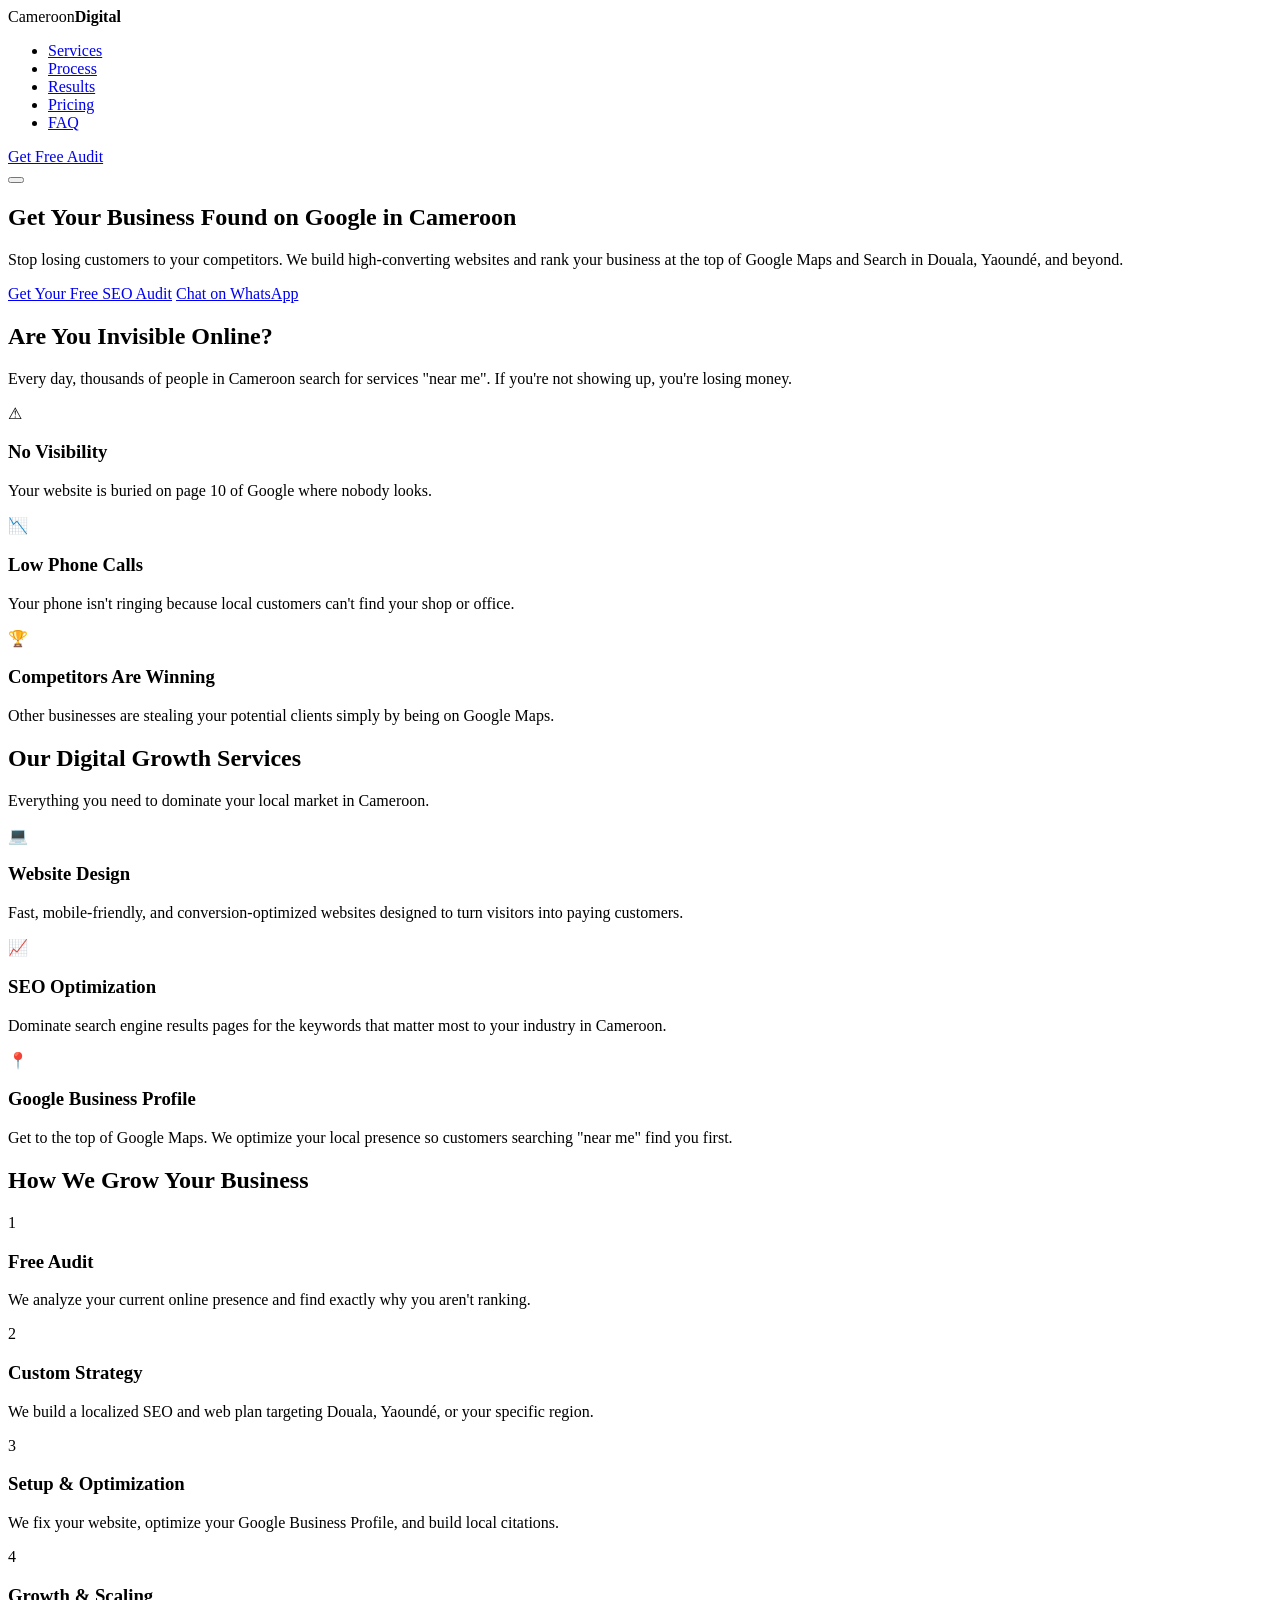
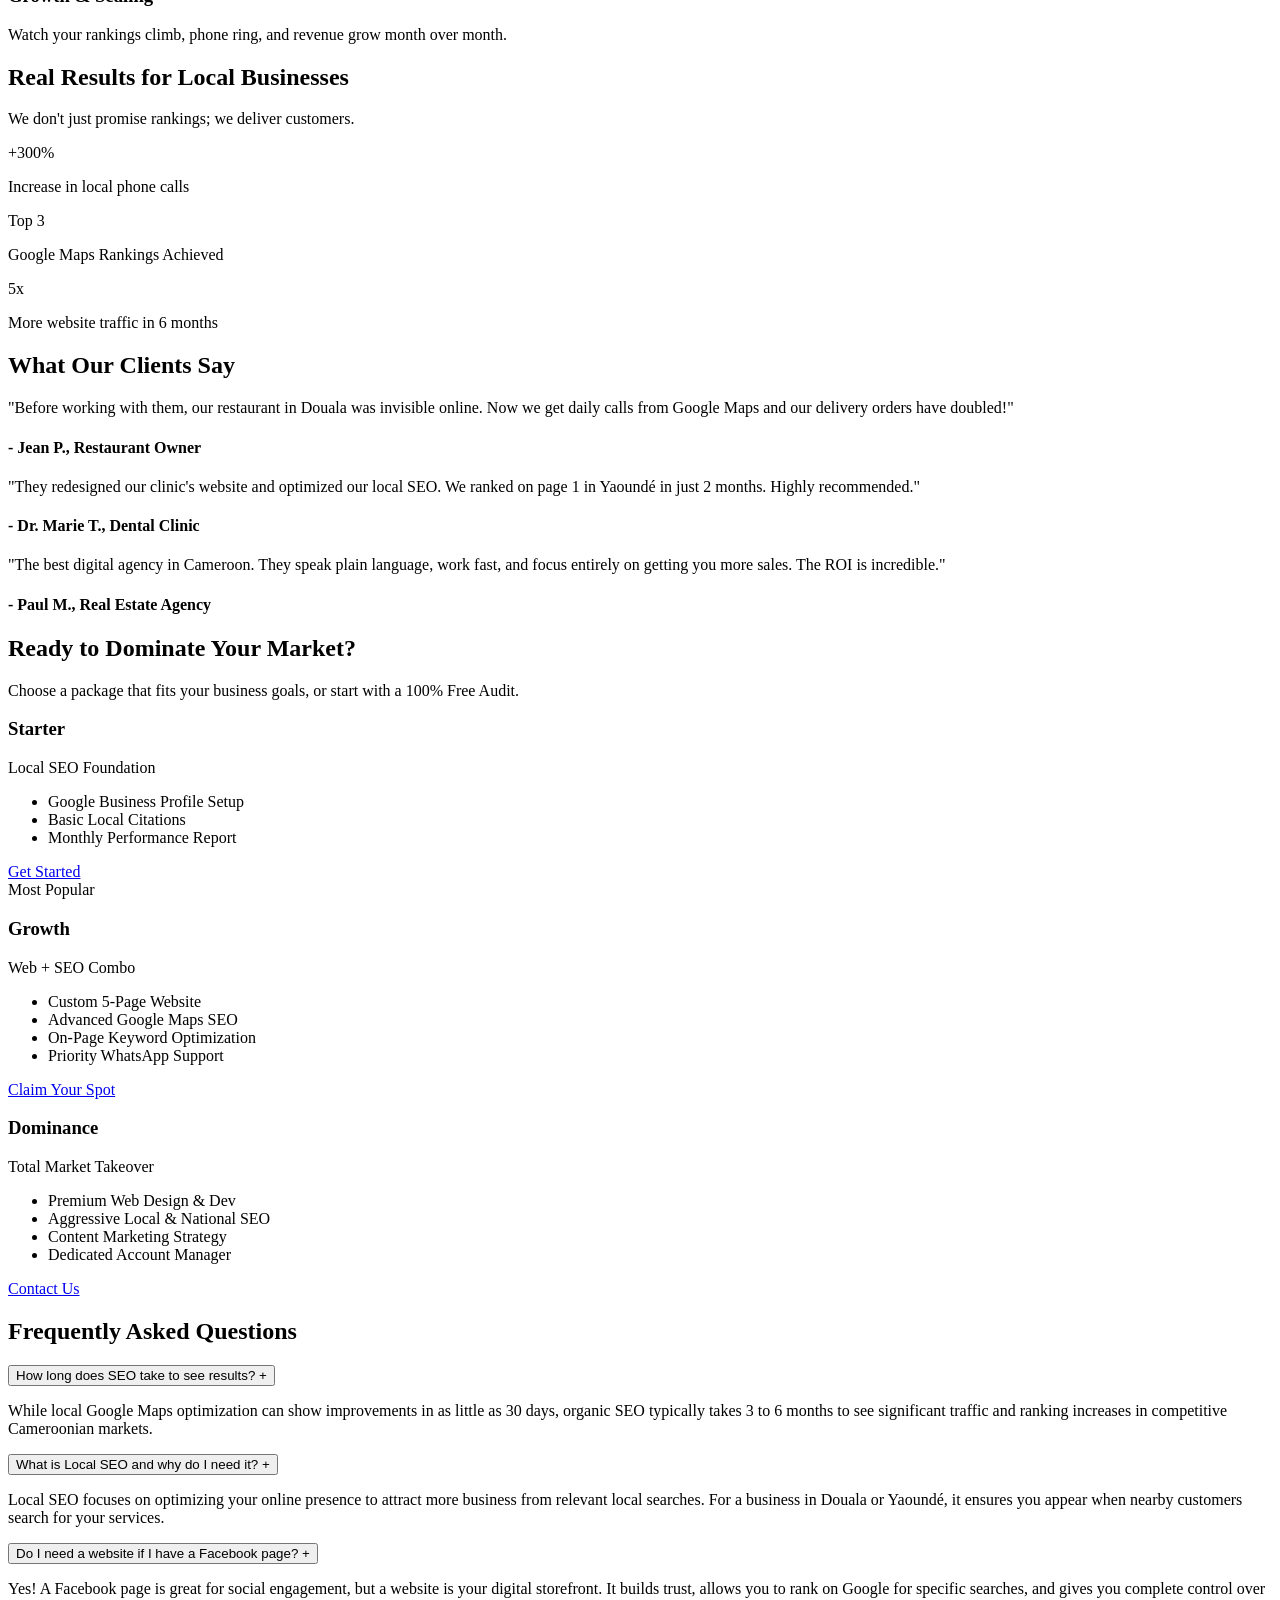
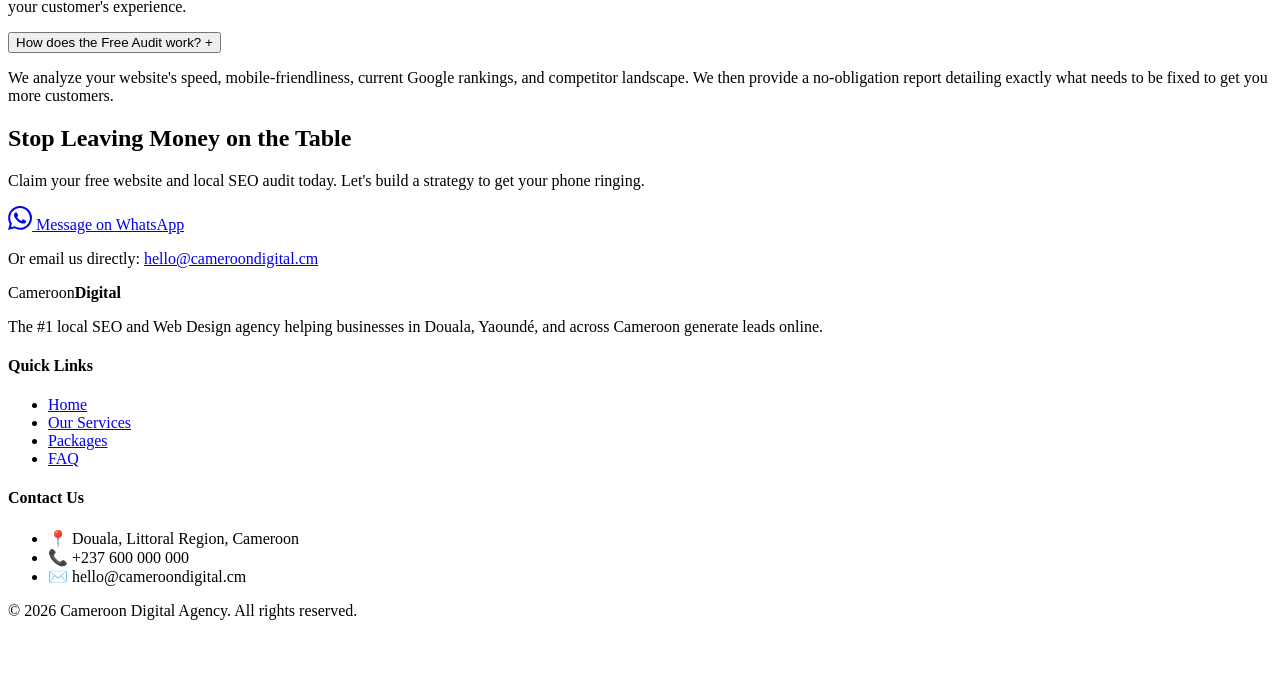
==== index.html @ 3a03232c "Rename growthlab.html to index.html" ====
<!DOCTYPE html>
<html lang="en">
<head>
    <meta charset="UTF-8">
    <meta name="viewport" content="width=device-width, initial-scale=1.0">
    <title>Top Digital Agency Cameroon | SEO, Web Design & Local SEO</title>
    <meta name="description" content="Get your business found on Google in Cameroon. We specialize in SEO, Website Design, and Google Business Profile optimization in Douala and Yaoundé.">
    <link rel="stylesheet" href="styles.css">
    <link href="https://fonts.googleapis.com/css2?family=Inter:wght@300;400;600;700;800&display=swap" rel="stylesheet">
</head>
<body>

    <header class="header" id="header">
        <div class="container header-container">
            <div class="logo">Cameroon<strong>Digital</strong></div>
            <nav class="nav" id="nav">
                <ul class="nav-list">
                    <li><a href="#services">Services</a></li>
                    <li><a href="#process">Process</a></li>
                    <li><a href="#results">Results</a></li>
                    <li><a href="#pricing">Pricing</a></li>
                    <li><a href="#faq">FAQ</a></li>
                </ul>
            </nav>
            <div class="header-cta">
                <a href="#contact" class="btn btn-primary">Get Free Audit</a>
            </div>
            <button class="menu-toggle" id="menu-toggle" aria-label="Toggle menu">
                <span></span>
                <span></span>
                <span></span>
            </button>
        </div>
    </header>

    <section class="hero" id="home">
        <div class="container hero-container">
            <div class="hero-content">
                <h1>Get Your Business Found on Google in Cameroon</h1>
                <p>Stop losing customers to your competitors. We build high-converting websites and rank your business at the top of Google Maps and Search in Douala, Yaoundé, and beyond.</p>
                <div class="hero-buttons">
                    <a href="#contact" class="btn btn-primary btn-large">Get Your Free SEO Audit</a>
                    <a href="https://wa.me/237600000000" class="btn btn-outline btn-large" target="_blank" rel="noopener">Chat on WhatsApp</a>
                </div>
            </div>
        </div>
    </section>

    <section class="problem bg-light" id="problem">
        <div class="container text-center">
            <h2>Are You Invisible Online?</h2>
            <p class="section-subtitle">Every day, thousands of people in Cameroon search for services "near me". If you're not showing up, you're losing money.</p>
            <div class="grid problem-grid">
                <div class="card pain-card">
                    <div class="icon-danger">⚠</div>
                    <h3>No Visibility</h3>
                    <p>Your website is buried on page 10 of Google where nobody looks.</p>
                </div>
                <div class="card pain-card">
                    <div class="icon-danger">📉</div>
                    <h3>Low Phone Calls</h3>
                    <p>Your phone isn't ringing because local customers can't find your shop or office.</p>
                </div>
                <div class="card pain-card">
                    <div class="icon-danger">🏆</div>
                    <h3>Competitors Are Winning</h3>
                    <p>Other businesses are stealing your potential clients simply by being on Google Maps.</p>
                </div>
            </div>
        </div>
    </section>

    <section class="services" id="services">
        <div class="container text-center">
            <h2>Our Digital Growth Services</h2>
            <p class="section-subtitle">Everything you need to dominate your local market in Cameroon.</p>
            <div class="grid services-grid">
                <div class="card service-card">
                    <div class="service-icon">💻</div>
                    <h3>Website Design</h3>
                    <p>Fast, mobile-friendly, and conversion-optimized websites designed to turn visitors into paying customers.</p>
                </div>
                <div class="card service-card">
                    <div class="service-icon">📈</div>
                    <h3>SEO Optimization</h3>
                    <p>Dominate search engine results pages for the keywords that matter most to your industry in Cameroon.</p>
                </div>
                <div class="card service-card">
                    <div class="service-icon">📍</div>
                    <h3>Google Business Profile</h3>
                    <p>Get to the top of Google Maps. We optimize your local presence so customers searching "near me" find you first.</p>
                </div>
            </div>
        </div>
    </section>

    <section class="process bg-dark" id="process">
        <div class="container text-center">
            <h2 class="text-white">How We Grow Your Business</h2>
            <div class="grid process-grid">
                <div class="process-step">
                    <div class="step-number">1</div>
                    <h3 class="text-white">Free Audit</h3>
                    <p class="text-light">We analyze your current online presence and find exactly why you aren't ranking.</p>
                </div>
                <div class="process-step">
                    <div class="step-number">2</div>
                    <h3 class="text-white">Custom Strategy</h3>
                    <p class="text-light">We build a localized SEO and web plan targeting Douala, Yaoundé, or your specific region.</p>
                </div>
                <div class="process-step">
                    <div class="step-number">3</div>
                    <h3 class="text-white">Setup & Optimization</h3>
                    <p class="text-light">We fix your website, optimize your Google Business Profile, and build local citations.</p>
                </div>
                <div class="process-step">
                    <div class="step-number">4</div>
                    <h3 class="text-white">Growth & Scaling</h3>
                    <p class="text-light">Watch your rankings climb, phone ring, and revenue grow month over month.</p>
                </div>
            </div>
        </div>
    </section>

    <section class="results" id="results">
        <div class="container text-center">
            <h2>Real Results for Local Businesses</h2>
            <p class="section-subtitle">We don't just promise rankings; we deliver customers.</p>
            <div class="grid results-grid">
                <div class="stat-box">
                    <div class="stat-number">+300%</div>
                    <p>Increase in local phone calls</p>
                </div>
                <div class="stat-box">
                    <div class="stat-number">Top 3</div>
                    <p>Google Maps Rankings Achieved</p>
                </div>
                <div class="stat-box">
                    <div class="stat-number">5x</div>
                    <p>More website traffic in 6 months</p>
                </div>
            </div>
        </div>
    </section>

    <section class="testimonials bg-light" id="testimonials">
        <div class="container text-center">
            <h2>What Our Clients Say</h2>
            <div class="grid testimonial-grid">
                <div class="card testimonial-card">
                    <p class="quote">"Before working with them, our restaurant in Douala was invisible online. Now we get daily calls from Google Maps and our delivery orders have doubled!"</p>
                    <h4>- Jean P., Restaurant Owner</h4>
                </div>
                <div class="card testimonial-card">
                    <p class="quote">"They redesigned our clinic's website and optimized our local SEO. We ranked on page 1 in Yaoundé in just 2 months. Highly recommended."</p>
                    <h4>- Dr. Marie T., Dental Clinic</h4>
                </div>
                <div class="card testimonial-card">
                    <p class="quote">"The best digital agency in Cameroon. They speak plain language, work fast, and focus entirely on getting you more sales. The ROI is incredible."</p>
                    <h4>- Paul M., Real Estate Agency</h4>
                </div>
            </div>
        </div>
    </section>

    <section class="pricing" id="pricing">
        <div class="container text-center">
            <h2>Ready to Dominate Your Market?</h2>
            <p class="section-subtitle">Choose a package that fits your business goals, or start with a 100% Free Audit.</p>
            <div class="grid pricing-grid">
                <div class="card pricing-card">
                    <h3>Starter</h3>
                    <p class="price">Local SEO Foundation</p>
                    <ul class="features">
                        <li>Google Business Profile Setup</li>
                        <li>Basic Local Citations</li>
                        <li>Monthly Performance Report</li>
                    </ul>
                    <a href="#contact" class="btn btn-outline">Get Started</a>
                </div>
                <div class="card pricing-card featured">
                    <div class="badge">Most Popular</div>
                    <h3>Growth</h3>
                    <p class="price">Web + SEO Combo</p>
                    <ul class="features">
                        <li>Custom 5-Page Website</li>
                        <li>Advanced Google Maps SEO</li>
                        <li>On-Page Keyword Optimization</li>
                        <li>Priority WhatsApp Support</li>
                    </ul>
                    <a href="#contact" class="btn btn-primary">Claim Your Spot</a>
                </div>
                <div class="card pricing-card">
                    <h3>Dominance</h3>
                    <p class="price">Total Market Takeover</p>
                    <ul class="features">
                        <li>Premium Web Design & Dev</li>
                        <li>Aggressive Local & National SEO</li>
                        <li>Content Marketing Strategy</li>
                        <li>Dedicated Account Manager</li>
                    </ul>
                    <a href="#contact" class="btn btn-outline">Contact Us</a>
                </div>
            </div>
        </div>
    </section>

    <section class="faq bg-light" id="faq">
        <div class="container">
            <h2 class="text-center">Frequently Asked Questions</h2>
            <div class="faq-container">
                <div class="faq-item">
                    <button class="faq-question">How long does SEO take to see results? <span class="icon">+</span></button>
                    <div class="faq-answer">
                        <p>While local Google Maps optimization can show improvements in as little as 30 days, organic SEO typically takes 3 to 6 months to see significant traffic and ranking increases in competitive Cameroonian markets.</p>
                    </div>
                </div>
                <div class="faq-item">
                    <button class="faq-question">What is Local SEO and why do I need it? <span class="icon">+</span></button>
                    <div class="faq-answer">
                        <p>Local SEO focuses on optimizing your online presence to attract more business from relevant local searches. For a business in Douala or Yaoundé, it ensures you appear when nearby customers search for your services.</p>
                    </div>
                </div>
                <div class="faq-item">
                    <button class="faq-question">Do I need a website if I have a Facebook page? <span class="icon">+</span></button>
                    <div class="faq-answer">
                        <p>Yes! A Facebook page is great for social engagement, but a website is your digital storefront. It builds trust, allows you to rank on Google for specific searches, and gives you complete control over your customer's experience.</p>
                    </div>
                </div>
                <div class="faq-item">
                    <button class="faq-question">How does the Free Audit work? <span class="icon">+</span></button>
                    <div class="faq-answer">
                        <p>We analyze your website's speed, mobile-friendliness, current Google rankings, and competitor landscape. We then provide a no-obligation report detailing exactly what needs to be fixed to get you more customers.</p>
                    </div>
                </div>
            </div>
        </div>
    </section>

    <section class="final-cta text-center" id="contact">
        <div class="container">
            <h2>Stop Leaving Money on the Table</h2>
            <p>Claim your free website and local SEO audit today. Let's build a strategy to get your phone ringing.</p>
            <div class="cta-buttons">
                <a href="https://wa.me/237600000000" class="btn btn-whatsapp btn-large" target="_blank" rel="noopener">
                    <svg viewBox="0 0 24 24" width="24" height="24" fill="currentColor"><path d="M17.472 14.382c-.297-.149-1.758-.867-2.03-.967-.273-.099-.471-.148-.67.15-.197.297-.767.966-.94 1.164-.173.199-.347.223-.644.075-.297-.15-1.255-.463-2.39-1.475-.883-.788-1.48-1.761-1.653-2.059-.173-.297-.018-.458.13-.606.134-.133.298-.347.446-.52.149-.174.198-.298.298-.497.099-.198.05-.371-.025-.52-.075-.149-.669-1.612-.916-2.207-.242-.579-.487-.5-.669-.51a12.8 12.8 0 0 0-.57-.01c-.198 0-.52.074-.792.372-.272.297-1.04 1.016-1.04 2.479 0 1.462 1.065 2.875 1.213 3.074.149.198 2.096 3.2 5.077 4.487.709.306 1.262.489 1.694.625.712.227 1.36.195 1.871.118.571-.085 1.758-.719 2.006-1.413.248-.694.248-1.289.173-1.413-.074-.124-.272-.198-.57-.347m-5.421 7.403h-.004a9.87 9.87 0 0 1-5.031-1.378l-.361-.214-3.741.982.998-3.648-.235-.374a9.86 9.86 0 0 1-1.51-5.26c.001-5.45 4.436-9.884 9.888-9.884 2.64 0 5.122 1.03 6.988 2.898a9.825 9.825 0 0 1 2.893 6.994c-.003 5.45-4.437 9.884-9.885 9.884m8.413-18.297A11.815 11.815 0 0 0 12.05 0C5.495 0 .16 5.335.157 11.892c0 2.096.547 4.142 1.588 5.945L.057 24l6.305-1.654a11.882 11.882 0 0 0 5.683 1.448h.005c6.554 0 11.89-5.335 11.893-11.893a11.821 11.821 0 0 0-3.48-8.413Z"/></svg>
                    Message on WhatsApp
                </a>
            </div>
            <p class="contact-email mt-4">Or email us directly: <a href="mailto:hello@cameroondigital.cm">hello@cameroondigital.cm</a></p>
        </div>
    </section>

    <footer class="footer">
        <div class="container footer-grid">
            <div class="footer-col">
                <div class="logo">Cameroon<strong>Digital</strong></div>
                <p>The #1 local SEO and Web Design agency helping businesses in Douala, Yaoundé, and across Cameroon generate leads online.</p>
            </div>
            <div class="footer-col">
                <h4>Quick Links</h4>
                <ul>
                    <li><a href="#home">Home</a></li>
                    <li><a href="#services">Our Services</a></li>
                    <li><a href="#pricing">Packages</a></li>
                    <li><a href="#faq">FAQ</a></li>
                </ul>
            </div>
            <div class="footer-col">
                <h4>Contact Us</h4>
                <ul>
                    <li>📍 Douala, Littoral Region, Cameroon</li>
                    <li>📞 +237 600 000 000</li>
                    <li>✉️ hello@cameroondigital.cm</li>
                </ul>
            </div>
        </div>
        <div class="footer-bottom text-center">
            <p>&copy; 2026 Cameroon Digital Agency. All rights reserved.</p>
        </div>
    </footer>

    <a href="https://wa.me/237600000000" class="floating-whatsapp" target="_blank" rel="noopener" aria-label="Chat with us on WhatsApp">
        <svg viewBox="0 0 24 24" width="35" height="35" fill="white"><path d="M17.472 14.382c-.297-.149-1.758-.867-2.03-.967-.273-.099-.471-.148-.67.15-.197.297-.767.966-.94 1.164-.173.199-.347.223-.644.075-.297-.15-1.255-.463-2.39-1.475-.883-.788-1.48-1.761-1.653-2.059-.173-.297-.018-.458.13-.606.134-.133.298-.347.446-.52.149-.174.198-.298.298-.497.099-.198.05-.371-.025-.52-.075-.149-.669-1.612-.916-2.207-.242-.579-.487-.5-.669-.51a12.8 12.8 0 0 0-.57-.01c-.198 0-.52.074-.792.372-.272.297-1.04 1.016-1.04 2.479 0 1.462 1.065 2.875 1.213 3.074.149.198 2.096 3.2 5.077 4.487.709.306 1.262.489 1.694.625.712.227 1.36.195 1.871.118.571-.085 1.758-.719 2.006-1.413.248-.694.248-1.289.173-1.413-.074-.124-.272-.198-.57-.347m-5.421 7.403h-.004a9.87 9.87 0 0 1-5.031-1.378l-.361-.214-3.741.982.998-3.648-.235-.374a9.86 9.86 0 0 1-1.51-5.26c.001-5.45 4.436-9.884 9.888-9.884 2.64 0 5.122 1.03 6.988 2.898a9.825 9.825 0 0 1 2.893 6.994c-.003 5.45-4.437 9.884-9.885 9.884m8.413-18.297A11.815 11.815 0 0 0 12.05 0C5.495 0 .16 5.335.157 11.892c0 2.096.547 4.142 1.588 5.945L.057 24l6.305-1.654a11.882 11.882 0 0 0 5.683 1.448h.005c6.554 0 11.89-5.335 11.893-11.893a11.821 11.821 0 0 0-3.48-8.413Z"/></svg>
    </a>

    <script src="script.js"></script>
</body>
</html>
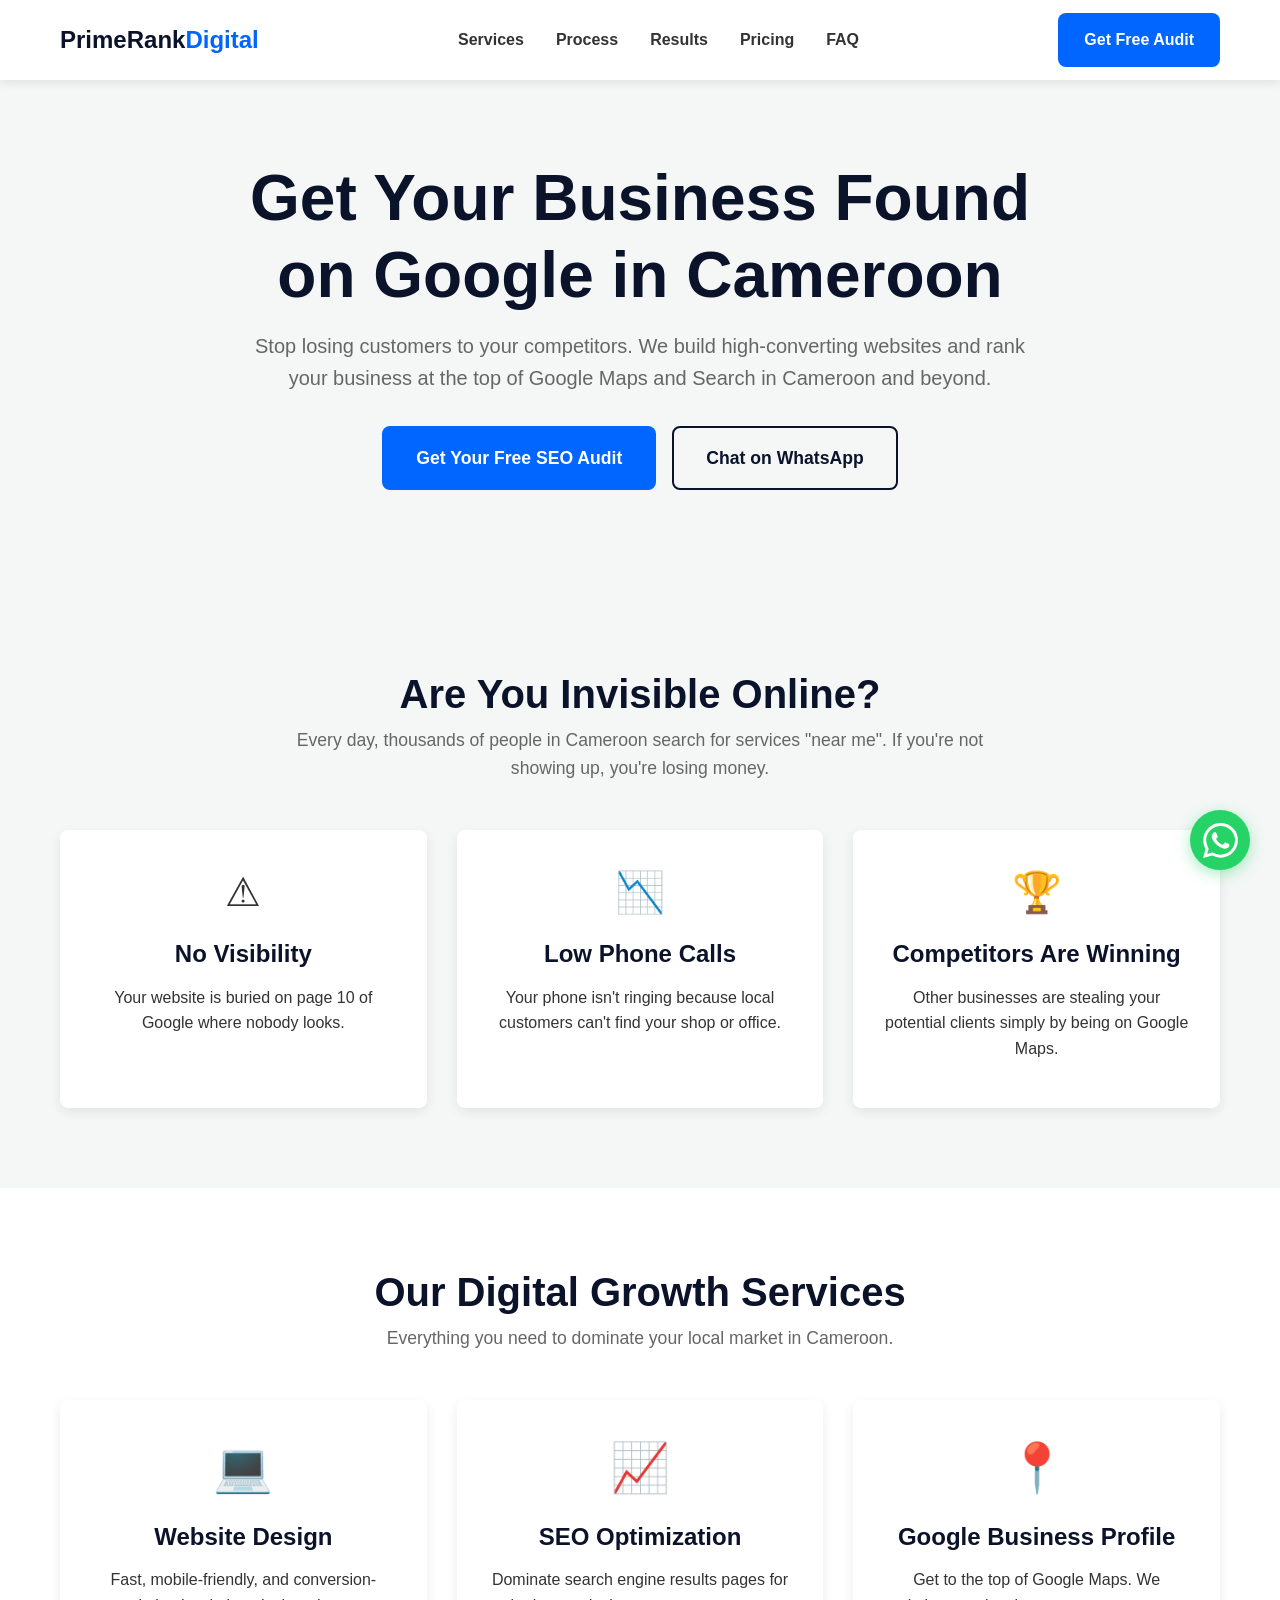
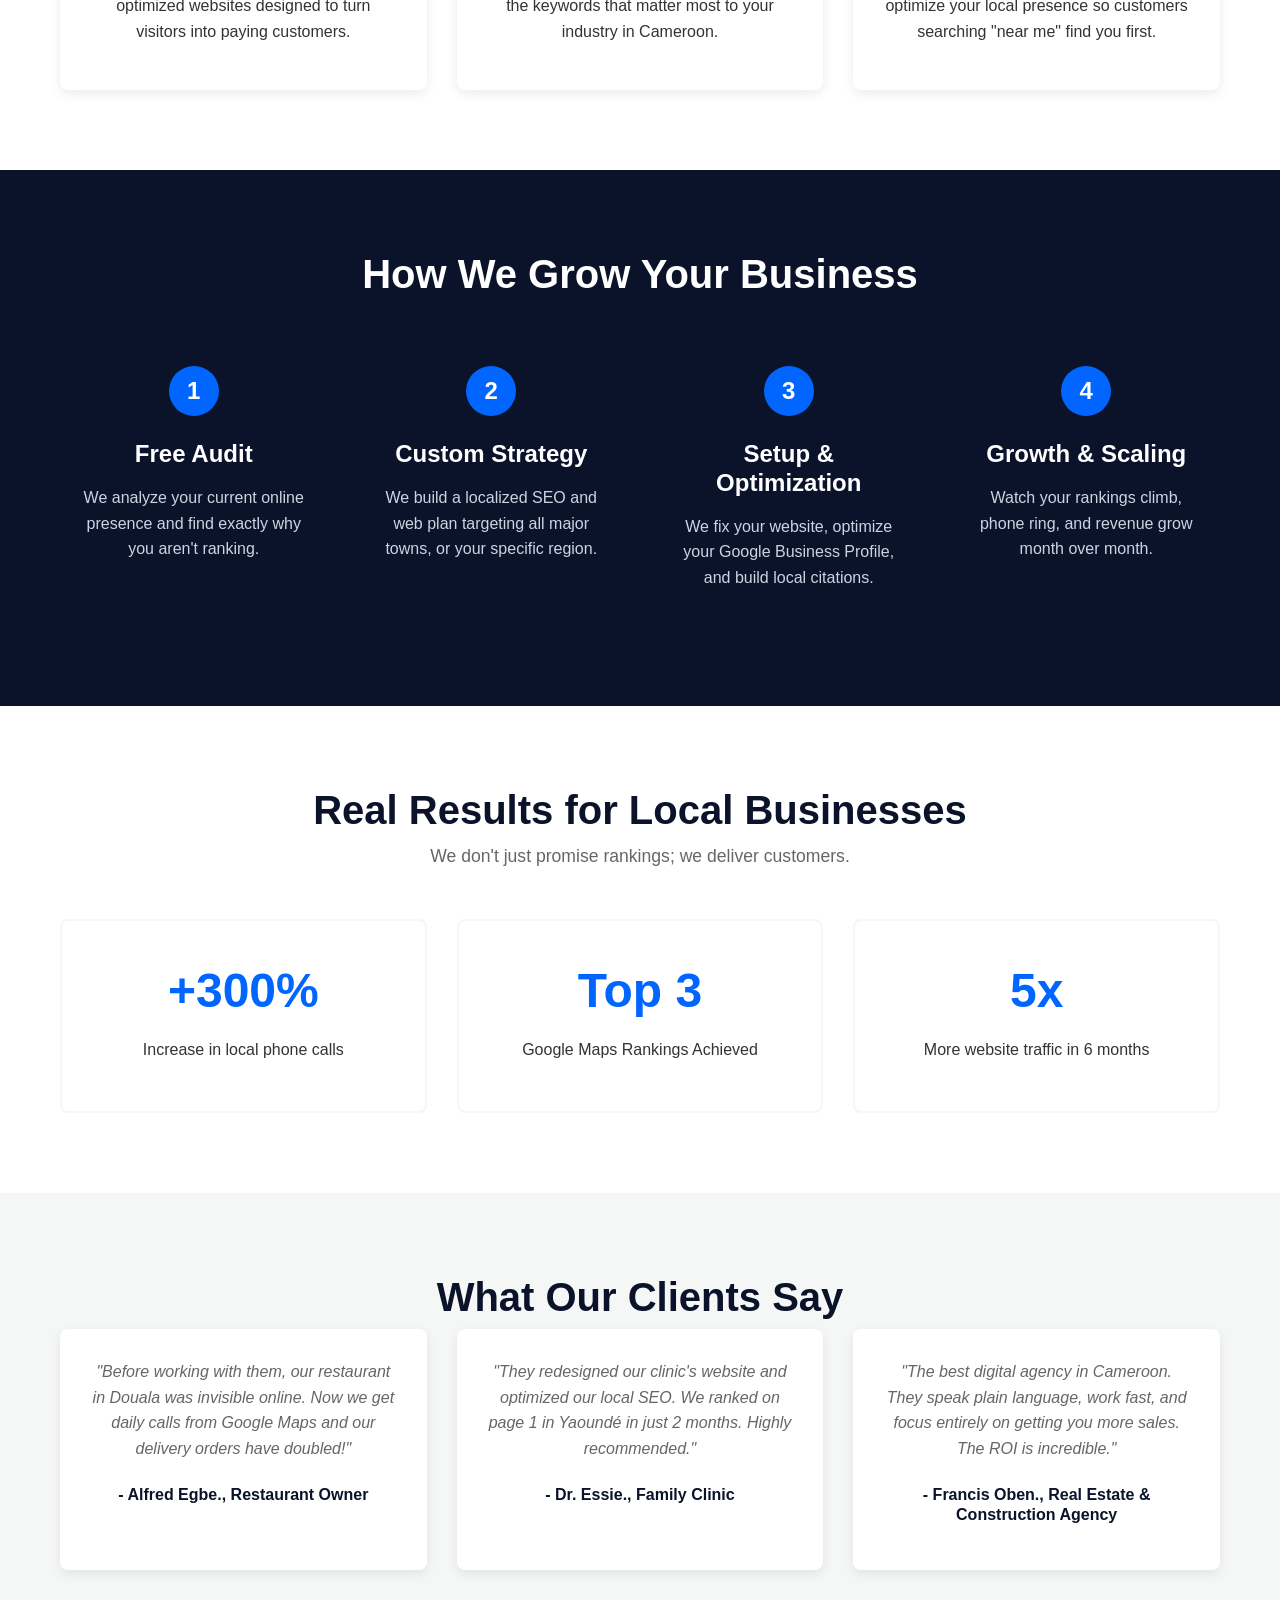
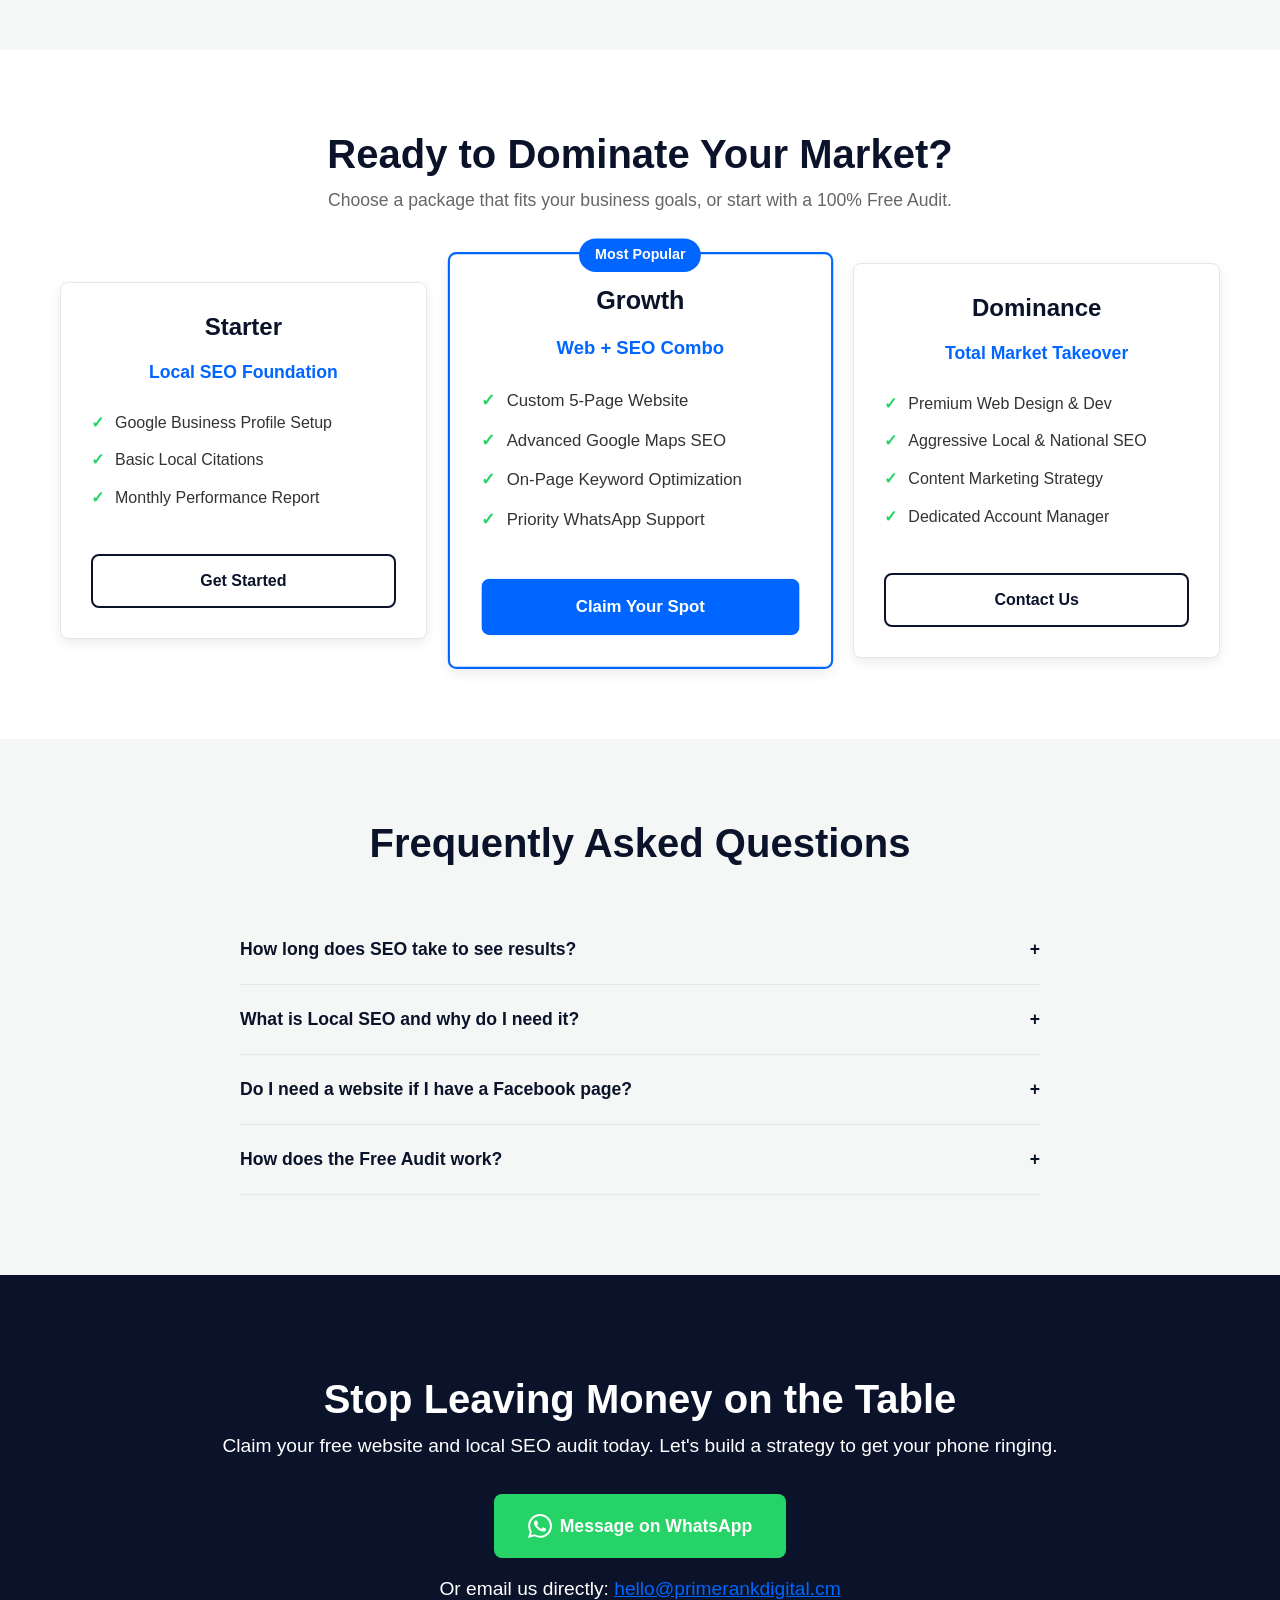
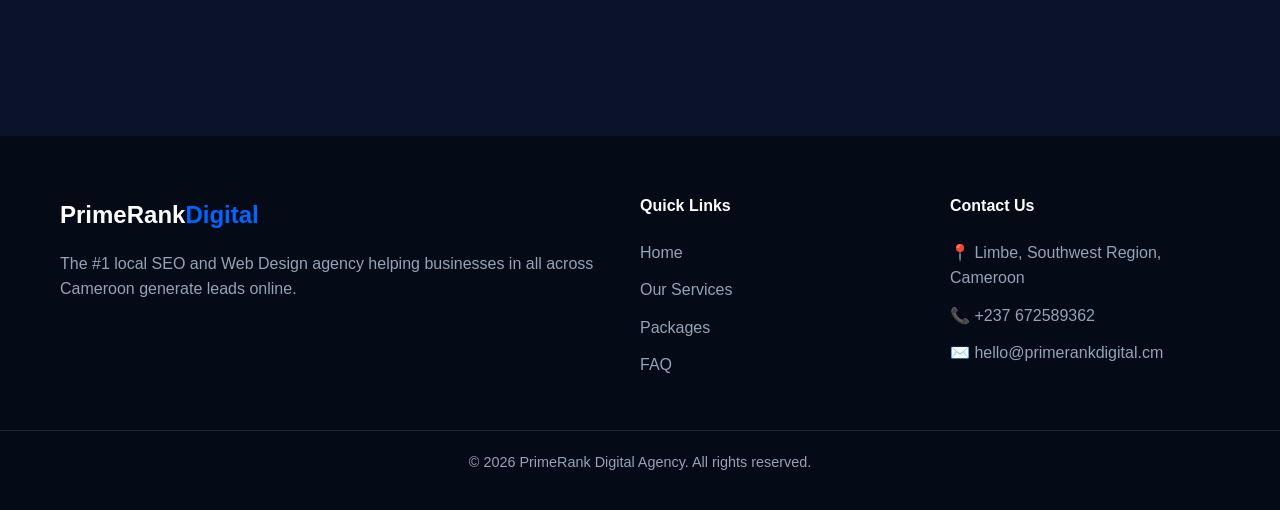
==== commit a9d21334: "Update index.html" ====
--- a/index.html
+++ b/index.html
@@ -3,8 +3,8 @@
 <head>
     <meta charset="UTF-8">
     <meta name="viewport" content="width=device-width, initial-scale=1.0">
-    <title>Top Digital Agency Cameroon | SEO, Web Design & Local SEO</title>
-    <meta name="description" content="Get your business found on Google in Cameroon. We specialize in SEO, Website Design, and Google Business Profile optimization in Douala and Yaoundé.">
+    <title>PrimeRank Digital | SEO, Web Design & Local SEO</title>
+    <meta name="description" content="Get your business found on Google in Cameroon. We specialize in SEO, Website Design, and Google Business Profile optimization in Cameroon.">
     <link rel="stylesheet" href="styles.css">
     <link href="https://fonts.googleapis.com/css2?family=Inter:wght@300;400;600;700;800&display=swap" rel="stylesheet">
 </head>
@@ -12,7 +12,7 @@
 
     <header class="header" id="header">
         <div class="container header-container">
-            <div class="logo">Cameroon<strong>Digital</strong></div>
+            <div class="logo">PrimeRank<strong>Digital</strong></div>
             <nav class="nav" id="nav">
                 <ul class="nav-list">
                     <li><a href="#services">Services</a></li>
@@ -37,7 +37,7 @@
         <div class="container hero-container">
             <div class="hero-content">
                 <h1>Get Your Business Found on Google in Cameroon</h1>
-                <p>Stop losing customers to your competitors. We build high-converting websites and rank your business at the top of Google Maps and Search in Douala, Yaoundé, and beyond.</p>
+                <p>Stop losing customers to your competitors. We build high-converting websites and rank your business at the top of Google Maps and Search in Cameroon and beyond.</p>
                 <div class="hero-buttons">
                     <a href="#contact" class="btn btn-primary btn-large">Get Your Free SEO Audit</a>
                     <a href="https://wa.me/237600000000" class="btn btn-outline btn-large" target="_blank" rel="noopener">Chat on WhatsApp</a>
@@ -106,7 +106,7 @@
                 <div class="process-step">
                     <div class="step-number">2</div>
                     <h3 class="text-white">Custom Strategy</h3>
-                    <p class="text-light">We build a localized SEO and web plan targeting Douala, Yaoundé, or your specific region.</p>
+                    <p class="text-light">We build a localized SEO and web plan targeting all major towns, or your specific region.</p>
                 </div>
                 <div class="process-step">
                     <div class="step-number">3</div>
@@ -149,15 +149,15 @@
             <div class="grid testimonial-grid">
                 <div class="card testimonial-card">
                     <p class="quote">"Before working with them, our restaurant in Douala was invisible online. Now we get daily calls from Google Maps and our delivery orders have doubled!"</p>
-                    <h4>- Jean P., Restaurant Owner</h4>
+                    <h4>- Alfred Egbe., Restaurant Owner</h4>
                 </div>
                 <div class="card testimonial-card">
                     <p class="quote">"They redesigned our clinic's website and optimized our local SEO. We ranked on page 1 in Yaoundé in just 2 months. Highly recommended."</p>
-                    <h4>- Dr. Marie T., Dental Clinic</h4>
+                    <h4>- Dr. Essie., Family Clinic</h4>
                 </div>
                 <div class="card testimonial-card">
                     <p class="quote">"The best digital agency in Cameroon. They speak plain language, work fast, and focus entirely on getting you more sales. The ROI is incredible."</p>
-                    <h4>- Paul M., Real Estate Agency</h4>
+                    <h4>- Francis Oben., Real Estate & Construction Agency</h4>
                 </div>
             </div>
         </div>
@@ -242,20 +242,20 @@
             <h2>Stop Leaving Money on the Table</h2>
             <p>Claim your free website and local SEO audit today. Let's build a strategy to get your phone ringing.</p>
             <div class="cta-buttons">
-                <a href="https://wa.me/237600000000" class="btn btn-whatsapp btn-large" target="_blank" rel="noopener">
+                <a href="https://wa.me/+237658328994" class="btn btn-whatsapp btn-large" target="_blank" rel="noopener">
                     <svg viewBox="0 0 24 24" width="24" height="24" fill="currentColor"><path d="M17.472 14.382c-.297-.149-1.758-.867-2.03-.967-.273-.099-.471-.148-.67.15-.197.297-.767.966-.94 1.164-.173.199-.347.223-.644.075-.297-.15-1.255-.463-2.39-1.475-.883-.788-1.48-1.761-1.653-2.059-.173-.297-.018-.458.13-.606.134-.133.298-.347.446-.52.149-.174.198-.298.298-.497.099-.198.05-.371-.025-.52-.075-.149-.669-1.612-.916-2.207-.242-.579-.487-.5-.669-.51a12.8 12.8 0 0 0-.57-.01c-.198 0-.52.074-.792.372-.272.297-1.04 1.016-1.04 2.479 0 1.462 1.065 2.875 1.213 3.074.149.198 2.096 3.2 5.077 4.487.709.306 1.262.489 1.694.625.712.227 1.36.195 1.871.118.571-.085 1.758-.719 2.006-1.413.248-.694.248-1.289.173-1.413-.074-.124-.272-.198-.57-.347m-5.421 7.403h-.004a9.87 9.87 0 0 1-5.031-1.378l-.361-.214-3.741.982.998-3.648-.235-.374a9.86 9.86 0 0 1-1.51-5.26c.001-5.45 4.436-9.884 9.888-9.884 2.64 0 5.122 1.03 6.988 2.898a9.825 9.825 0 0 1 2.893 6.994c-.003 5.45-4.437 9.884-9.885 9.884m8.413-18.297A11.815 11.815 0 0 0 12.05 0C5.495 0 .16 5.335.157 11.892c0 2.096.547 4.142 1.588 5.945L.057 24l6.305-1.654a11.882 11.882 0 0 0 5.683 1.448h.005c6.554 0 11.89-5.335 11.893-11.893a11.821 11.821 0 0 0-3.48-8.413Z"/></svg>
                     Message on WhatsApp
                 </a>
             </div>
-            <p class="contact-email mt-4">Or email us directly: <a href="mailto:hello@cameroondigital.cm">hello@cameroondigital.cm</a></p>
+            <p class="contact-email mt-4">Or email us directly: <a href="mailto:hello@primerankdigital.cm">hello@primerankdigital.cm</a></p>
         </div>
     </section>
 
     <footer class="footer">
         <div class="container footer-grid">
             <div class="footer-col">
-                <div class="logo">Cameroon<strong>Digital</strong></div>
-                <p>The #1 local SEO and Web Design agency helping businesses in Douala, Yaoundé, and across Cameroon generate leads online.</p>
+                <div class="logo">PrimeRank<strong>Digital</strong></div>
+                <p>The #1 local SEO and Web Design agency helping businesses in all across Cameroon generate leads online.</p>
             </div>
             <div class="footer-col">
                 <h4>Quick Links</h4>
@@ -269,18 +269,18 @@
             <div class="footer-col">
                 <h4>Contact Us</h4>
                 <ul>
-                    <li>📍 Douala, Littoral Region, Cameroon</li>
-                    <li>📞 +237 600 000 000</li>
-                    <li>✉️ hello@cameroondigital.cm</li>
+                    <li>📍 Limbe, Southwest Region, Cameroon</li>
+                    <li>📞 +237 672589362</li>
+                    <li>✉️ hello@primerankdigital.cm</li>
                 </ul>
             </div>
         </div>
         <div class="footer-bottom text-center">
-            <p>&copy; 2026 Cameroon Digital Agency. All rights reserved.</p>
+            <p>&copy; 2026 PrimeRank Digital Agency. All rights reserved.</p>
         </div>
     </footer>
 
-    <a href="https://wa.me/237600000000" class="floating-whatsapp" target="_blank" rel="noopener" aria-label="Chat with us on WhatsApp">
+    <a href="https://wa.me/237672589362" class="floating-whatsapp" target="_blank" rel="noopener" aria-label="Chat with us on WhatsApp">
         <svg viewBox="0 0 24 24" width="35" height="35" fill="white"><path d="M17.472 14.382c-.297-.149-1.758-.867-2.03-.967-.273-.099-.471-.148-.67.15-.197.297-.767.966-.94 1.164-.173.199-.347.223-.644.075-.297-.15-1.255-.463-2.39-1.475-.883-.788-1.48-1.761-1.653-2.059-.173-.297-.018-.458.13-.606.134-.133.298-.347.446-.52.149-.174.198-.298.298-.497.099-.198.05-.371-.025-.52-.075-.149-.669-1.612-.916-2.207-.242-.579-.487-.5-.669-.51a12.8 12.8 0 0 0-.57-.01c-.198 0-.52.074-.792.372-.272.297-1.04 1.016-1.04 2.479 0 1.462 1.065 2.875 1.213 3.074.149.198 2.096 3.2 5.077 4.487.709.306 1.262.489 1.694.625.712.227 1.36.195 1.871.118.571-.085 1.758-.719 2.006-1.413.248-.694.248-1.289.173-1.413-.074-.124-.272-.198-.57-.347m-5.421 7.403h-.004a9.87 9.87 0 0 1-5.031-1.378l-.361-.214-3.741.982.998-3.648-.235-.374a9.86 9.86 0 0 1-1.51-5.26c.001-5.45 4.436-9.884 9.888-9.884 2.64 0 5.122 1.03 6.988 2.898a9.825 9.825 0 0 1 2.893 6.994c-.003 5.45-4.437 9.884-9.885 9.884m8.413-18.297A11.815 11.815 0 0 0 12.05 0C5.495 0 .16 5.335.157 11.892c0 2.096.547 4.142 1.588 5.945L.057 24l6.305-1.654a11.882 11.882 0 0 0 5.683 1.448h.005c6.554 0 11.89-5.335 11.893-11.893a11.821 11.821 0 0 0-3.48-8.413Z"/></svg>
     </a>
 
--- a/styles.css
+++ b/styles.css
@@ -0,0 +1,559 @@
+/* CSS RESET & VARIABLES */
+:root {
+    --primary-color: #0B132B; /* Dark Blue / Black */
+    --primary-light: #1C2541;
+    --accent-color: #0066FF; /* Bright Blue */
+    --accent-hover: #0052cc;
+    --whatsapp-color: #25D366;
+    --whatsapp-hover: #128C7E;
+    --text-main: #333333;
+    --text-light: #666666;
+    --bg-white: #FFFFFF;
+    --bg-light: #F4F7F6;
+    --transition: all 0.3s ease;
+    --border-radius: 8px;
+    --box-shadow: 0 4px 12px rgba(0,0,0,0.08);
+}
+
+* {
+    margin: 0;
+    padding: 0;
+    box-sizing: border-box;
+}
+
+html {
+    scroll-behavior: smooth;
+}
+
+body {
+    font-family: 'Inter', sans-serif;
+    color: var(--text-main);
+    line-height: 1.6;
+    background-color: var(--bg-white);
+}
+
+ul {
+    list-style: none;
+}
+
+a {
+    text-decoration: none;
+    color: inherit;
+}
+
+img {
+    max-width: 100%;
+    height: auto;
+}
+
+/* TYPOGRAPHY */
+h1, h2, h3, h4 {
+    color: var(--primary-color);
+    line-height: 1.2;
+    margin-bottom: 1rem;
+}
+
+h1 {
+    font-size: clamp(2.5rem, 5vw, 4rem);
+    font-weight: 800;
+}
+
+h2 {
+    font-size: clamp(2rem, 4vw, 2.5rem);
+    font-weight: 700;
+    margin-bottom: 0.5rem;
+}
+
+h3 {
+    font-size: 1.5rem;
+    font-weight: 600;
+}
+
+p {
+    margin-bottom: 1rem;
+}
+
+.text-center { text-align: center; }
+.text-white { color: var(--bg-white); }
+.text-light { color: #CBD5E1; }
+.mt-4 { margin-top: 1rem; }
+
+.section-subtitle {
+    font-size: 1.1rem;
+    color: var(--text-light);
+    max-width: 700px;
+    margin: 0 auto 3rem auto;
+}
+
+/* LAYOUT & UTILITIES */
+.container {
+    width: 100%;
+    max-width: 1200px;
+    margin: 0 auto;
+    padding: 0 20px;
+}
+
+section {
+    padding: 80px 0;
+}
+
+.bg-light { background-color: var(--bg-light); }
+.bg-dark { background-color: var(--primary-color); }
+
+.grid {
+    display: grid;
+    gap: 30px;
+}
+
+.card {
+    background: var(--bg-white);
+    padding: 30px;
+    border-radius: var(--border-radius);
+    box-shadow: var(--box-shadow);
+    transition: var(--transition);
+}
+
+.card:hover {
+    transform: translateY(-5px);
+    box-shadow: 0 8px 24px rgba(0,0,0,0.12);
+}
+
+/* BUTTONS */
+.btn {
+    display: inline-flex;
+    align-items: center;
+    justify-content: center;
+    gap: 8px;
+    padding: 12px 24px;
+    font-weight: 600;
+    border-radius: var(--border-radius);
+    cursor: pointer;
+    transition: var(--transition);
+    border: 2px solid transparent;
+}
+
+.btn-large {
+    padding: 16px 32px;
+    font-size: 1.1rem;
+}
+
+.btn-primary {
+    background-color: var(--accent-color);
+    color: var(--bg-white);
+}
+
+.btn-primary:hover {
+    background-color: var(--accent-hover);
+}
+
+.btn-outline {
+    background-color: transparent;
+    border-color: var(--primary-color);
+    color: var(--primary-color);
+}
+
+.btn-outline:hover {
+    background-color: var(--primary-color);
+    color: var(--bg-white);
+}
+
+.btn-whatsapp {
+    background-color: var(--whatsapp-color);
+    color: var(--bg-white);
+}
+
+.btn-whatsapp:hover {
+    background-color: var(--whatsapp-hover);
+}
+
+/* HEADER & NAVIGATION */
+.header {
+    position: fixed;
+    top: 0;
+    left: 0;
+    width: 100%;
+    background-color: var(--bg-white);
+    box-shadow: 0 2px 10px rgba(0,0,0,0.1);
+    z-index: 1000;
+    transition: var(--transition);
+}
+
+.header-container {
+    display: flex;
+    justify-content: space-between;
+    align-items: center;
+    height: 80px;
+}
+
+.logo {
+    font-size: 1.5rem;
+    font-weight: 800;
+    color: var(--primary-color);
+}
+
+.logo strong {
+    color: var(--accent-color);
+}
+
+.nav-list {
+    display: flex;
+    gap: 2rem;
+}
+
+.nav-list a {
+    font-weight: 600;
+    color: var(--text-main);
+    transition: var(--transition);
+}
+
+.nav-list a:hover {
+    color: var(--accent-color);
+}
+
+.menu-toggle {
+    display: none;
+    flex-direction: column;
+    justify-content: space-between;
+    width: 30px;
+    height: 21px;
+    background: transparent;
+    border: none;
+    cursor: pointer;
+}
+
+.menu-toggle span {
+    width: 100%;
+    height: 3px;
+    background-color: var(--primary-color);
+    border-radius: 3px;
+}
+
+/* HERO SECTION */
+.hero {
+    padding-top: 160px;
+    padding-bottom: 100px;
+    background: linear-gradient(to right, rgba(244, 247, 246, 0.9), rgba(244, 247, 246, 0.9)), url('data:image/svg+xml;utf8,<svg width="100" height="100" xmlns="http://www.w3.org/2000/svg"><rect width="100" height="100" fill="%23f4f7f6"/></svg>') center/cover;
+    text-align: center;
+}
+
+.hero-content {
+    max-width: 800px;
+    margin: 0 auto;
+}
+
+.hero p {
+    font-size: 1.25rem;
+    color: var(--text-light);
+    margin-bottom: 2rem;
+}
+
+.hero-buttons {
+    display: flex;
+    gap: 1rem;
+    justify-content: center;
+    flex-wrap: wrap;
+}
+
+/* PROBLEM SECTION */
+.problem-grid {
+    grid-template-columns: repeat(auto-fit, minmax(300px, 1fr));
+}
+
+.icon-danger {
+    font-size: 2.5rem;
+    margin-bottom: 1rem;
+}
+
+/* SERVICES SECTION */
+.services-grid {
+    grid-template-columns: repeat(auto-fit, minmax(300px, 1fr));
+}
+
+.service-icon {
+    font-size: 3rem;
+    margin-bottom: 1rem;
+}
+
+/* PROCESS SECTION */
+.process-grid {
+    grid-template-columns: repeat(auto-fit, minmax(250px, 1fr));
+    margin-top: 3rem;
+}
+
+.process-step {
+    position: relative;
+    padding: 20px;
+}
+
+.step-number {
+    width: 50px;
+    height: 50px;
+    background-color: var(--accent-color);
+    color: var(--bg-white);
+    border-radius: 50%;
+    display: flex;
+    align-items: center;
+    justify-content: center;
+    font-size: 1.5rem;
+    font-weight: 700;
+    margin: 0 auto 1.5rem auto;
+}
+
+/* RESULTS SECTION */
+.results-grid {
+    grid-template-columns: repeat(auto-fit, minmax(250px, 1fr));
+}
+
+.stat-box {
+    padding: 2rem;
+    border: 2px solid var(--bg-light);
+    border-radius: var(--border-radius);
+}
+
+.stat-number {
+    font-size: 3rem;
+    font-weight: 800;
+    color: var(--accent-color);
+    margin-bottom: 0.5rem;
+}
+
+/* TESTIMONIALS SECTION */
+.testimonial-grid {
+    grid-template-columns: repeat(auto-fit, minmax(300px, 1fr));
+}
+
+.quote {
+    font-style: italic;
+    color: var(--text-light);
+    margin-bottom: 1.5rem;
+}
+
+/* PRICING SECTION */
+.pricing-grid {
+    grid-template-columns: repeat(auto-fit, minmax(300px, 1fr));
+    align-items: center;
+}
+
+.pricing-card {
+    border: 1px solid #E2E8F0;
+    display: flex;
+    flex-direction: column;
+}
+
+.pricing-card.featured {
+    border: 2px solid var(--accent-color);
+    transform: scale(1.05);
+    position: relative;
+}
+
+.pricing-card.featured:hover {
+    transform: scale(1.05) translateY(-5px);
+}
+
+.badge {
+    position: absolute;
+    top: -15px;
+    left: 50%;
+    transform: translateX(-50%);
+    background-color: var(--accent-color);
+    color: var(--bg-white);
+    padding: 5px 15px;
+    border-radius: 20px;
+    font-size: 0.85rem;
+    font-weight: 700;
+}
+
+.price {
+    font-size: 1.1rem;
+    font-weight: 600;
+    color: var(--accent-color);
+    margin-bottom: 1.5rem;
+}
+
+.features {
+    text-align: left;
+    margin-bottom: 2rem;
+    flex-grow: 1;
+}
+
+.features li {
+    margin-bottom: 0.75rem;
+    padding-left: 1.5rem;
+    position: relative;
+}
+
+.features li::before {
+    content: "✓";
+    color: var(--whatsapp-color);
+    position: absolute;
+    left: 0;
+    font-weight: bold;
+}
+
+/* FAQ SECTION */
+.faq-container {
+    max-width: 800px;
+    margin: 3rem auto 0 auto;
+}
+
+.faq-item {
+    border-bottom: 1px solid #E2E8F0;
+}
+
+.faq-question {
+    width: 100%;
+    background: none;
+    border: none;
+    padding: 1.5rem 0;
+    display: flex;
+    justify-content: space-between;
+    align-items: center;
+    font-size: 1.1rem;
+    font-weight: 600;
+    color: var(--primary-color);
+    cursor: pointer;
+    text-align: left;
+}
+
+.faq-answer {
+    max-height: 0;
+    overflow: hidden;
+    transition: max-height 0.3s ease;
+}
+
+.faq-answer p {
+    padding-bottom: 1.5rem;
+    color: var(--text-light);
+}
+
+/* FINAL CTA */
+.final-cta {
+    background-color: var(--primary-color);
+    color: var(--bg-white);
+    padding: 100px 0;
+}
+
+.final-cta h2 {
+    color: var(--bg-white);
+}
+
+.final-cta p {
+    font-size: 1.2rem;
+    margin-bottom: 2rem;
+}
+
+.contact-email a {
+    color: var(--accent-color);
+    text-decoration: underline;
+}
+
+/* FOOTER */
+.footer {
+    background-color: #050A17;
+    color: #94A3B8;
+    padding: 60px 0 20px 0;
+}
+
+.footer-grid {
+    display: grid;
+    grid-template-columns: 2fr 1fr 1fr;
+    gap: 40px;
+    margin-bottom: 40px;
+}
+
+.footer .logo {
+    color: var(--bg-white);
+    margin-bottom: 1rem;
+}
+
+.footer h4 {
+    color: var(--bg-white);
+    margin-bottom: 1.5rem;
+}
+
+.footer ul li {
+    margin-bottom: 0.75rem;
+}
+
+.footer ul a:hover {
+    color: var(--accent-color);
+}
+
+.footer-bottom {
+    border-top: 1px solid rgba(255,255,255,0.1);
+    padding-top: 20px;
+    font-size: 0.9rem;
+}
+
+/* FLOATING WHATSAPP */
+.floating-whatsapp {
+    position: fixed;
+    bottom: 30px;
+    right: 30px;
+    background-color: var(--whatsapp-color);
+    width: 60px;
+    height: 60px;
+    border-radius: 50%;
+    display: flex;
+    justify-content: center;
+    align-items: center;
+    box-shadow: 0 4px 15px rgba(37, 211, 102, 0.4);
+    z-index: 1000;
+    transition: var(--transition);
+}
+
+.floating-whatsapp:hover {
+    transform: scale(1.1);
+    background-color: var(--whatsapp-hover);
+}
+
+/* MEDIA QUERIES */
+@media (max-width: 992px) {
+    .pricing-card.featured {
+        transform: scale(1);
+    }
+    .pricing-card.featured:hover {
+        transform: translateY(-5px);
+    }
+}
+
+@media (max-width: 768px) {
+    .header-cta {
+        display: none;
+    }
+
+    .menu-toggle {
+        display: flex;
+        z-index: 1001;
+    }
+
+    .nav {
+        position: fixed;
+        top: 0;
+        right: -100%;
+        width: 80%;
+        max-width: 300px;
+        height: 100vh;
+        background-color: var(--bg-white);
+        box-shadow: -5px 0 15px rgba(0,0,0,0.1);
+        transition: right 0.3s ease;
+        display: flex;
+        align-items: center;
+        justify-content: center;
+    }
+
+    .nav.active {
+        right: 0;
+    }
+
+    .nav-list {
+        flex-direction: column;
+        align-items: center;
+        gap: 2rem;
+        font-size: 1.2rem;
+    }
+
+    .footer-grid {
+        grid-template-columns: 1fr;
+    }
+}
